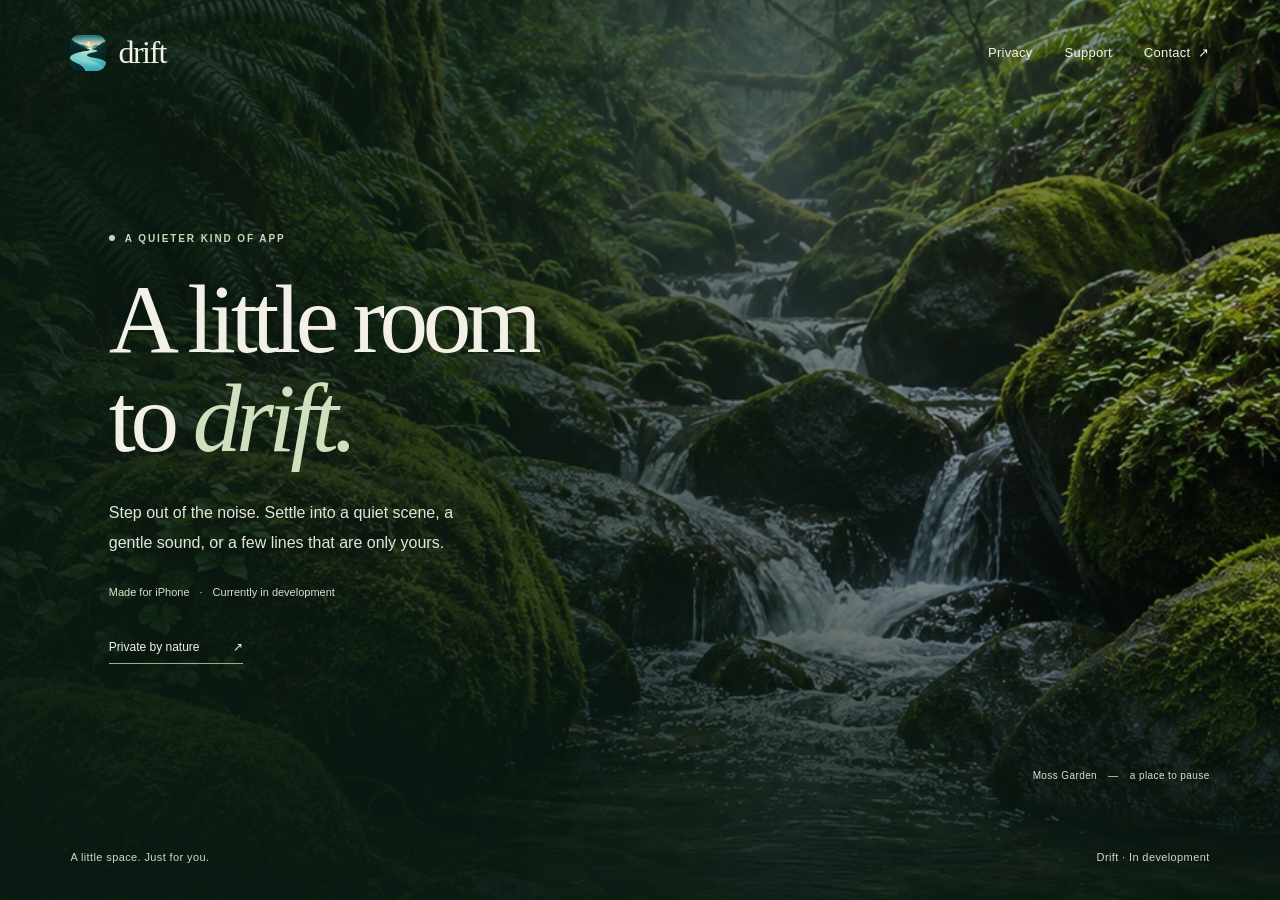
==== index.html @ 99b22d8b "Publish Drift privacy and support website" ====
<!doctype html>
<html lang="en">
<head>
  <meta charset="utf-8">
  <meta name="viewport" content="width=device-width, initial-scale=1">
  <meta name="color-scheme" content="dark">
  <meta name="description" content="An offline calming app for iPhone. Quiet scenes, gentle sounds, and an optional private Five Lines journal. Currently in development.">
  <title>Drift — A little room to drift</title>
  <link rel="canonical" href="https://shortycorgi.github.io/drift-website/">
  <meta property="og:type" content="website">
  <meta property="og:site_name" content="Drift">
  <meta property="og:title" content="Drift — A little room to drift">
  <meta property="og:description" content="An offline calming app for iPhone. Quiet scenes, gentle sounds, and an optional private Five Lines journal. Currently in development.">
  <meta property="og:url" content="https://shortycorgi.github.io/drift-website/">
  <meta property="og:image" content="https://shortycorgi.github.io/drift-website/assets/app-icon.png">
  <meta property="og:image:alt" content="Drift app icon">
  <meta name="referrer" content="no-referrer">
  <link rel="icon" type="image/png" href="./assets/app-icon.png">
  <link rel="stylesheet" href="./styles.css">
</head>
<body class="home">
  <a class="skip-link" href="#main">Skip to content</a>
  <header class="site-header"><a class="brand" href="./" aria-label="Drift home"><img src="./assets/app-icon.png" width="36" height="36" alt=""><span>drift</span></a><nav aria-label="Main navigation"><a href="./privacy/">Privacy</a><a href="./support/">Support</a><a href="mailto:andylam1102@gmail.com">Contact<span class="sr-only"> by email</span> <span aria-hidden="true">↗</span></a></nav></header>
  <main id="main" class="hero"><div class="hero-content"><p class="eyebrow"><span aria-hidden="true"></span> A quieter kind of app</p><h1>A little room<br>to <em>drift.</em></h1><p class="hero-description">Step out of the noise. Settle into a quiet scene, a gentle sound, or a few lines that are only yours.</p><div class="hero-details"><span>Made for iPhone</span><span aria-hidden="true">·</span><span>Currently in development</span></div><a class="text-link" href="./privacy/">Private by nature <span aria-hidden="true">↗</span></a></div><p class="scene-caption">Moss Garden <span aria-hidden="true">—</span> a place to pause</p></main>
  <footer class="site-footer"><span>A little space. Just for you.</span><span>Drift · In development</span></footer>
</body>
</html>
---- styles.css ----
:root{--cream:#f3f0e7;--paper:#f7f5ef;--ink:#263e35;--muted:#59695f;--sage:#c7d6b7;--line:#d9ddd0;font-family:-apple-system,BlinkMacSystemFont,"Segoe UI",sans-serif;font-synthesis:none;color:var(--ink);background:var(--paper)}*{box-sizing:border-box}html{scroll-behavior:smooth}body{margin:0}a{color:inherit;text-underline-offset:5px}a:hover{text-decoration-thickness:2px}a:focus-visible{outline:3px solid #779b5d;outline-offset:6px;border-radius:2px}.skip-link{position:absolute;top:12px;left:20px;padding:12px 18px;color:#142c22;background:var(--cream);z-index:10;transform:translateY(-180%)}.skip-link:focus{transform:translateY(0)}.site-header{display:flex;align-items:center;justify-content:space-between;gap:24px;padding:32px 5.5%;position:relative;z-index:2}.brand{display:inline-flex;align-items:center;gap:12px;text-decoration:none;font:32px Georgia,"Times New Roman",serif;letter-spacing:-1.5px}.brand img{border-radius:9px;object-fit:cover}.site-header nav{display:flex;gap:32px;font-size:13px;font-weight:500;letter-spacing:.02em}.site-header nav a{text-decoration:none}.site-header nav a:hover,.site-header nav a[aria-current]{text-decoration:underline}.site-header nav span{margin-left:4px}.site-footer{display:flex;justify-content:space-between;gap:20px;padding:26px 5.5%;font-size:11px;letter-spacing:.035em;color:var(--muted)}.home{min-height:100svh;background:#12261d;color:var(--cream);position:relative;isolation:isolate}.home:before{content:"";position:absolute;inset:0;z-index:-2;background:url("./assets/moss-garden.jpg") center 52%/cover no-repeat}.home:after{content:"";position:absolute;inset:0;z-index:-1;background:linear-gradient(90deg,rgba(10,26,18,.89) 0%,rgba(10,26,18,.77) 38%,rgba(10,26,18,.23) 100%),linear-gradient(0deg,rgba(10,26,18,.8),transparent 35%)}.home .site-header{padding-top:34px}.home .site-footer{color:#d0d7c9}.home a:focus-visible{outline-color:var(--sage)}.hero{min-height:calc(100svh - 178px);padding:10vh 8.5% 60px;display:flex;flex-direction:column;justify-content:center;position:relative}.hero-content{max-width:630px;padding-bottom:7vh}.eyebrow{text-transform:uppercase;font-size:10px;font-weight:600;letter-spacing:.19em;line-height:1.5;margin:0 0 24px}.hero .eyebrow{color:var(--sage);display:flex;align-items:center;gap:10px}.hero .eyebrow span{width:6px;height:6px;background:var(--sage);border-radius:50%}h1,h2{font-family:Georgia,"Times New Roman",serif;font-weight:400}h1{font-size:clamp(66px,7.6vw,112px);line-height:1.02;letter-spacing:-.055em;margin:0 0 30px}.hero h1 em{font-weight:400;color:#d0dfbd}.hero-description{max-width:370px;font-size:16px;line-height:1.85;color:#e2e6d8;margin:0 0 26px}.hero-details{display:flex;flex-wrap:wrap;gap:10px;font-size:11px;color:#d7dfcc;line-height:1.6}.text-link{display:inline-block;margin-top:39px;font-size:12px;text-decoration:none;border-bottom:1px solid #9bad8d;padding:0 0 9px}.text-link span{margin-left:30px}.scene-caption{position:absolute;right:5.5%;bottom:34px;font-size:10px;letter-spacing:.04em;color:#d7dfcc}.scene-caption span{margin:0 8px}.reading{max-width:760px;padding:66px 32px 80px;margin:0 auto}.page-heading{padding-bottom:28px;margin-bottom:25px;border-bottom:1px solid var(--line)}.page-heading .eyebrow{color:#617652}.reading h1{font-size:clamp(52px,7vw,78px);letter-spacing:-.045em;line-height:1.06;margin-bottom:25px}.intro{font-size:18px;line-height:1.75;color:var(--muted);max-width:570px}.updated{margin:28px 0 3px;font-size:12px;color:var(--muted)}.reading section{margin:34px 0}.reading h2{font-size:26px;line-height:1.3;letter-spacing:-.025em;margin:0 0 14px}.reading p{font-size:15px;line-height:1.85;margin:0 0 18px}.reading .intro{font-size:18px}.reading .updated{font-size:12px}.reading .contact-panel{padding:28px 30px;background:#e9eddf;border:1px solid #d7dfca;border-radius:4px;margin-top:42px}.contact-panel p:last-child{margin-bottom:0}.reading .small{font-size:13px;margin-top:18px}.support-page{max-width:760px}.support-page .page-heading{border:0;padding-bottom:0;margin-bottom:24px}.email-link{display:inline-block;font-size:clamp(17px,3.2vw,24px);line-height:1.5;margin-bottom:18px;overflow-wrap:anywhere}.email-link span{margin-left:9px}.quiet-note{border-top:1px solid var(--line);padding-top:28px}.quiet-note p{color:var(--muted)}.document .site-footer{border-top:1px solid var(--line);max-width:1200px;margin:auto}.sr-only{position:absolute;width:1px;height:1px;padding:0;overflow:hidden;clip:rect(0,0,0,0);white-space:nowrap;border:0}@media(min-width:1400px){.home:before{background-position:center 56%}.hero{padding-left:12%}}@media(max-width:640px){.site-header{padding:24px 6%;gap:14px}.brand{font-size:28px;gap:8px}.brand img{width:30px;height:30px;border-radius:8px}.site-header nav{gap:16px;font-size:11px}.site-header nav span{margin-left:0}.home .site-header{padding-top:26px}.hero{min-height:calc(100svh - 155px);padding:12vh 8% 80px;justify-content:flex-start}.hero-content{padding-bottom:30px}h1{font-size:76px}.hero-description{font-size:15px;max-width:310px}.home:after{background:linear-gradient(90deg,rgba(10,26,18,.86),rgba(10,26,18,.48)),linear-gradient(0deg,rgba(10,26,18,.8),transparent 65%)}.scene-caption{right:8%;bottom:28px;font-size:9px}.site-footer{padding:23px 6%;font-size:9px;gap:12px}.reading{padding:43px 24px 50px}.reading h1{font-size:57px}.reading .intro{font-size:17px}.reading h2{font-size:24px}.reading .contact-panel{padding:24px 22px}.eyebrow{font-size:9px;letter-spacing:.16em}}@media(max-width:360px){.site-header nav{gap:11px}.brand{font-size:25px}.brand img{display:none}h1{font-size:65px}.hero-details{font-size:10px;gap:7px}.site-footer{font-size:8px}}@media(prefers-reduced-motion:reduce){html{scroll-behavior:auto}*{animation:none!important;transition:none!important}}
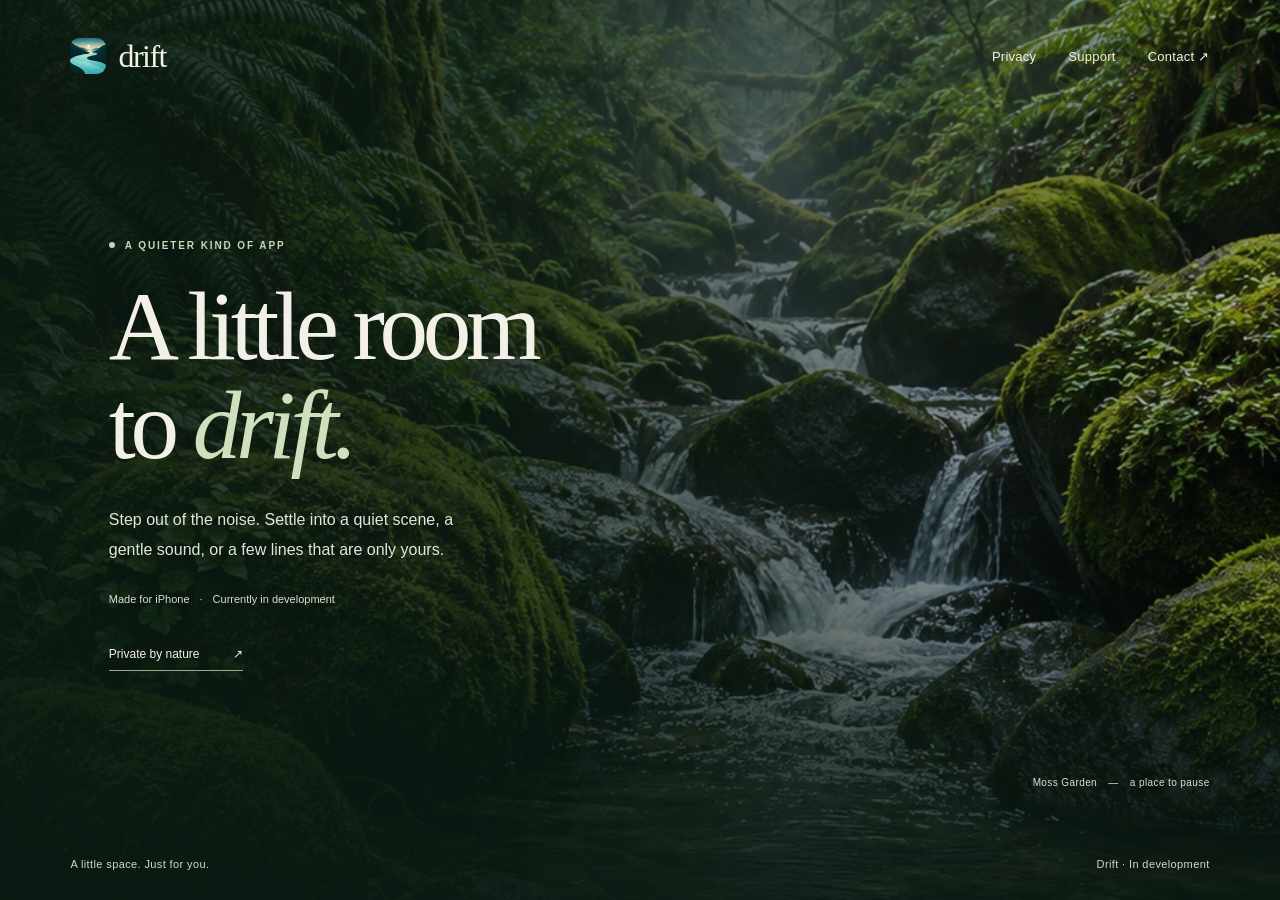
==== commit 607c12fd: "Fingerprint styles for reliable website updates" ====
--- a/index.html
+++ b/index.html
@@ -16,7 +16,7 @@
   <meta property="og:image:alt" content="Drift app icon">
   <meta name="referrer" content="no-referrer">
   <link rel="icon" type="image/png" href="./assets/app-icon.png">
-  <link rel="stylesheet" href="./styles.css">
+  <link rel="stylesheet" href="./styles.css?v=c49a6e7a7d03">
 </head>
 <body class="home">
   <a class="skip-link" href="#main">Skip to content</a>
--- a/styles.css
+++ b/styles.css
@@ -1 +1 @@
-:root{--cream:#f3f0e7;--paper:#f7f5ef;--ink:#263e35;--muted:#59695f;--sage:#c7d6b7;--line:#d9ddd0;font-family:-apple-system,BlinkMacSystemFont,"Segoe UI",sans-serif;font-synthesis:none;color:var(--ink);background:var(--paper)}*{box-sizing:border-box}html{scroll-behavior:smooth}body{margin:0}a{color:inherit;text-underline-offset:5px}a:hover{text-decoration-thickness:2px}a:focus-visible{outline:3px solid #779b5d;outline-offset:6px;border-radius:2px}.skip-link{position:absolute;top:12px;left:20px;padding:12px 18px;color:#142c22;background:var(--cream);z-index:10;transform:translateY(-180%)}.skip-link:focus{transform:translateY(0)}.site-header{display:flex;align-items:center;justify-content:space-between;gap:24px;padding:32px 5.5%;position:relative;z-index:2}.brand{display:inline-flex;align-items:center;gap:12px;text-decoration:none;font:32px Georgia,"Times New Roman",serif;letter-spacing:-1.5px}.brand img{border-radius:9px;object-fit:cover}.site-header nav{display:flex;gap:32px;font-size:13px;font-weight:500;letter-spacing:.02em}.site-header nav a{text-decoration:none}.site-header nav a:hover,.site-header nav a[aria-current]{text-decoration:underline}.site-header nav span{margin-left:4px}.site-footer{display:flex;justify-content:space-between;gap:20px;padding:26px 5.5%;font-size:11px;letter-spacing:.035em;color:var(--muted)}.home{min-height:100svh;background:#12261d;color:var(--cream);position:relative;isolation:isolate}.home:before{content:"";position:absolute;inset:0;z-index:-2;background:url("./assets/moss-garden.jpg") center 52%/cover no-repeat}.home:after{content:"";position:absolute;inset:0;z-index:-1;background:linear-gradient(90deg,rgba(10,26,18,.89) 0%,rgba(10,26,18,.77) 38%,rgba(10,26,18,.23) 100%),linear-gradient(0deg,rgba(10,26,18,.8),transparent 35%)}.home .site-header{padding-top:34px}.home .site-footer{color:#d0d7c9}.home a:focus-visible{outline-color:var(--sage)}.hero{min-height:calc(100svh - 178px);padding:10vh 8.5% 60px;display:flex;flex-direction:column;justify-content:center;position:relative}.hero-content{max-width:630px;padding-bottom:7vh}.eyebrow{text-transform:uppercase;font-size:10px;font-weight:600;letter-spacing:.19em;line-height:1.5;margin:0 0 24px}.hero .eyebrow{color:var(--sage);display:flex;align-items:center;gap:10px}.hero .eyebrow span{width:6px;height:6px;background:var(--sage);border-radius:50%}h1,h2{font-family:Georgia,"Times New Roman",serif;font-weight:400}h1{font-size:clamp(66px,7.6vw,112px);line-height:1.02;letter-spacing:-.055em;margin:0 0 30px}.hero h1 em{font-weight:400;color:#d0dfbd}.hero-description{max-width:370px;font-size:16px;line-height:1.85;color:#e2e6d8;margin:0 0 26px}.hero-details{display:flex;flex-wrap:wrap;gap:10px;font-size:11px;color:#d7dfcc;line-height:1.6}.text-link{display:inline-block;margin-top:39px;font-size:12px;text-decoration:none;border-bottom:1px solid #9bad8d;padding:0 0 9px}.text-link span{margin-left:30px}.scene-caption{position:absolute;right:5.5%;bottom:34px;font-size:10px;letter-spacing:.04em;color:#d7dfcc}.scene-caption span{margin:0 8px}.reading{max-width:760px;padding:66px 32px 80px;margin:0 auto}.page-heading{padding-bottom:28px;margin-bottom:25px;border-bottom:1px solid var(--line)}.page-heading .eyebrow{color:#617652}.reading h1{font-size:clamp(52px,7vw,78px);letter-spacing:-.045em;line-height:1.06;margin-bottom:25px}.intro{font-size:18px;line-height:1.75;color:var(--muted);max-width:570px}.updated{margin:28px 0 3px;font-size:12px;color:var(--muted)}.reading section{margin:34px 0}.reading h2{font-size:26px;line-height:1.3;letter-spacing:-.025em;margin:0 0 14px}.reading p{font-size:15px;line-height:1.85;margin:0 0 18px}.reading .intro{font-size:18px}.reading .updated{font-size:12px}.reading .contact-panel{padding:28px 30px;background:#e9eddf;border:1px solid #d7dfca;border-radius:4px;margin-top:42px}.contact-panel p:last-child{margin-bottom:0}.reading .small{font-size:13px;margin-top:18px}.support-page{max-width:760px}.support-page .page-heading{border:0;padding-bottom:0;margin-bottom:24px}.email-link{display:inline-block;font-size:clamp(17px,3.2vw,24px);line-height:1.5;margin-bottom:18px;overflow-wrap:anywhere}.email-link span{margin-left:9px}.quiet-note{border-top:1px solid var(--line);padding-top:28px}.quiet-note p{color:var(--muted)}.document .site-footer{border-top:1px solid var(--line);max-width:1200px;margin:auto}.sr-only{position:absolute;width:1px;height:1px;padding:0;overflow:hidden;clip:rect(0,0,0,0);white-space:nowrap;border:0}@media(min-width:1400px){.home:before{background-position:center 56%}.hero{padding-left:12%}}@media(max-width:640px){.site-header{padding:24px 6%;gap:14px}.brand{font-size:28px;gap:8px}.brand img{width:30px;height:30px;border-radius:8px}.site-header nav{gap:16px;font-size:11px}.site-header nav span{margin-left:0}.home .site-header{padding-top:26px}.hero{min-height:calc(100svh - 155px);padding:12vh 8% 80px;justify-content:flex-start}.hero-content{padding-bottom:30px}h1{font-size:76px}.hero-description{font-size:15px;max-width:310px}.home:after{background:linear-gradient(90deg,rgba(10,26,18,.86),rgba(10,26,18,.48)),linear-gradient(0deg,rgba(10,26,18,.8),transparent 65%)}.scene-caption{right:8%;bottom:28px;font-size:9px}.site-footer{padding:23px 6%;font-size:9px;gap:12px}.reading{padding:43px 24px 50px}.reading h1{font-size:57px}.reading .intro{font-size:17px}.reading h2{font-size:24px}.reading .contact-panel{padding:24px 22px}.eyebrow{font-size:9px;letter-spacing:.16em}}@media(max-width:360px){.site-header nav{gap:11px}.brand{font-size:25px}.brand img{display:none}h1{font-size:65px}.hero-details{font-size:10px;gap:7px}.site-footer{font-size:8px}}@media(prefers-reduced-motion:reduce){html{scroll-behavior:auto}*{animation:none!important;transition:none!important}}
+:root{--cream:#f3f0e7;--paper:#f7f5ef;--ink:#263e35;--muted:#59695f;--sage:#c7d6b7;--line:#d9ddd0;font-family:-apple-system,BlinkMacSystemFont,"Segoe UI",sans-serif;font-synthesis:none;color:var(--ink);background:var(--paper)}*{box-sizing:border-box}html{scroll-behavior:smooth}body{margin:0}a{color:inherit;text-underline-offset:5px}a:hover{text-decoration-thickness:2px}a:focus-visible{outline:3px solid #779b5d;outline-offset:6px;border-radius:2px}.skip-link{position:absolute;top:12px;left:20px;padding:12px 18px;color:#142c22;background:var(--cream);z-index:10;transform:translateY(-180%)}.skip-link:focus{transform:translateY(0)}.site-header{display:flex;align-items:center;justify-content:space-between;gap:24px;padding:32px 5.5%;position:relative;z-index:2}.brand{min-height:44px;display:inline-flex;align-items:center;gap:12px;text-decoration:none;font:32px Georgia,"Times New Roman",serif;letter-spacing:-1.5px}.brand img{border-radius:9px;object-fit:cover}.site-header nav{display:flex;gap:32px;font-size:13px;font-weight:500;letter-spacing:.02em}.site-header nav a{min-height:44px;display:inline-flex;align-items:center;text-decoration:none}.site-header nav a:hover,.site-header nav a[aria-current]{text-decoration:underline}.site-header nav span{margin-left:4px}.site-footer{display:flex;justify-content:space-between;gap:20px;padding:26px 5.5%;font-size:11px;letter-spacing:.035em;color:var(--muted)}.home{min-height:100svh;background:#12261d;color:var(--cream);position:relative;isolation:isolate}.home:before{content:"";position:absolute;inset:0;z-index:-2;background:url("./assets/moss-garden.jpg") center 52%/cover no-repeat}.home:after{content:"";position:absolute;inset:0;z-index:-1;background:linear-gradient(90deg,rgba(10,26,18,.89) 0%,rgba(10,26,18,.77) 38%,rgba(10,26,18,.23) 100%),linear-gradient(0deg,rgba(10,26,18,.8),transparent 35%)}.home .site-header{padding-top:34px}.home .site-footer{color:#d0d7c9}.home a:focus-visible{outline-color:var(--sage)}.hero{min-height:calc(100svh - 178px);padding:10vh 8.5% 60px;display:flex;flex-direction:column;justify-content:center;position:relative}.hero-content{max-width:630px;padding-bottom:7vh}.eyebrow{text-transform:uppercase;font-size:10px;font-weight:600;letter-spacing:.19em;line-height:1.5;margin:0 0 24px}.hero .eyebrow{color:var(--sage);display:flex;align-items:center;gap:10px}.hero .eyebrow span{width:6px;height:6px;background:var(--sage);border-radius:50%}h1,h2{font-family:Georgia,"Times New Roman",serif;font-weight:400}h1{font-size:clamp(66px,7.6vw,112px);line-height:1.02;letter-spacing:-.055em;margin:0 0 30px}.hero h1 em{font-weight:400;color:#d0dfbd}.hero-description{max-width:370px;font-size:16px;line-height:1.85;color:#e2e6d8;margin:0 0 26px}.hero-details{display:flex;flex-wrap:wrap;gap:10px;font-size:11px;color:#d7dfcc;line-height:1.6}.text-link{display:inline-block;margin-top:39px;font-size:12px;text-decoration:none;border-bottom:1px solid #9bad8d;padding:0 0 9px}.text-link span{margin-left:30px}.scene-caption{position:absolute;right:5.5%;bottom:34px;font-size:10px;letter-spacing:.04em;color:#d7dfcc}.scene-caption span{margin:0 8px}.reading{max-width:760px;padding:66px 32px 80px;margin:0 auto}.page-heading{padding-bottom:28px;margin-bottom:25px;border-bottom:1px solid var(--line)}.page-heading .eyebrow{color:#617652}.reading h1{font-size:clamp(52px,7vw,78px);letter-spacing:-.045em;line-height:1.06;margin-bottom:25px}.intro{font-size:18px;line-height:1.75;color:var(--muted);max-width:570px}.updated{margin:28px 0 3px;font-size:12px;color:var(--muted)}.reading section{margin:34px 0}.reading h2{font-size:26px;line-height:1.3;letter-spacing:-.025em;margin:0 0 14px}.reading p{font-size:15px;line-height:1.85;margin:0 0 18px}.reading .intro{font-size:18px}.reading .updated{font-size:12px}.reading .contact-panel{padding:28px 30px;background:#e9eddf;border:1px solid #d7dfca;border-radius:4px;margin-top:42px}.contact-panel p:last-child{margin-bottom:0}.reading .small{font-size:13px;margin-top:18px}.support-page{max-width:760px}.support-page .page-heading{border:0;padding-bottom:0;margin-bottom:24px}.email-link{display:inline-block;font-size:clamp(17px,3.2vw,24px);line-height:1.5;margin-bottom:18px;overflow-wrap:anywhere}.email-link span{margin-left:9px}.quiet-note{border-top:1px solid var(--line);padding-top:28px}.quiet-note p{color:var(--muted)}.document .site-footer{border-top:1px solid var(--line);max-width:1200px;margin:auto}.sr-only{position:absolute;width:1px;height:1px;padding:0;overflow:hidden;clip:rect(0,0,0,0);white-space:nowrap;border:0}@media(min-width:1400px){.home:before{background-position:center 56%}.hero{padding-left:12%}}@media(max-width:640px){.site-header{padding:24px 6%;gap:14px}.brand{font-size:28px;gap:8px}.brand img{width:30px;height:30px;border-radius:8px}.site-header nav{gap:16px;font-size:11px}.site-header nav span{margin-left:0}.home .site-header{padding-top:26px}.hero{min-height:calc(100svh - 155px);padding:12vh 8% 80px;justify-content:flex-start}.hero-content{padding-bottom:30px}h1{font-size:76px}.hero-description{font-size:15px;max-width:310px}.home:after{background:linear-gradient(90deg,rgba(10,26,18,.86),rgba(10,26,18,.48)),linear-gradient(0deg,rgba(10,26,18,.8),transparent 65%)}.scene-caption{right:8%;bottom:28px;font-size:9px}.site-footer{padding:23px 6%;font-size:9px;gap:12px}.reading{padding:43px 24px 50px}.reading h1{font-size:57px}.reading .intro{font-size:17px}.reading h2{font-size:24px}.reading .contact-panel{padding:24px 22px}.eyebrow{font-size:9px;letter-spacing:.16em}}@media(max-width:360px){.site-header nav{gap:11px}.brand{font-size:25px}.brand img{display:none}h1{font-size:65px}.hero-details{font-size:10px;gap:7px}.site-footer{font-size:8px}}@media(prefers-reduced-motion:reduce){html{scroll-behavior:auto}*{animation:none!important;transition:none!important}}
